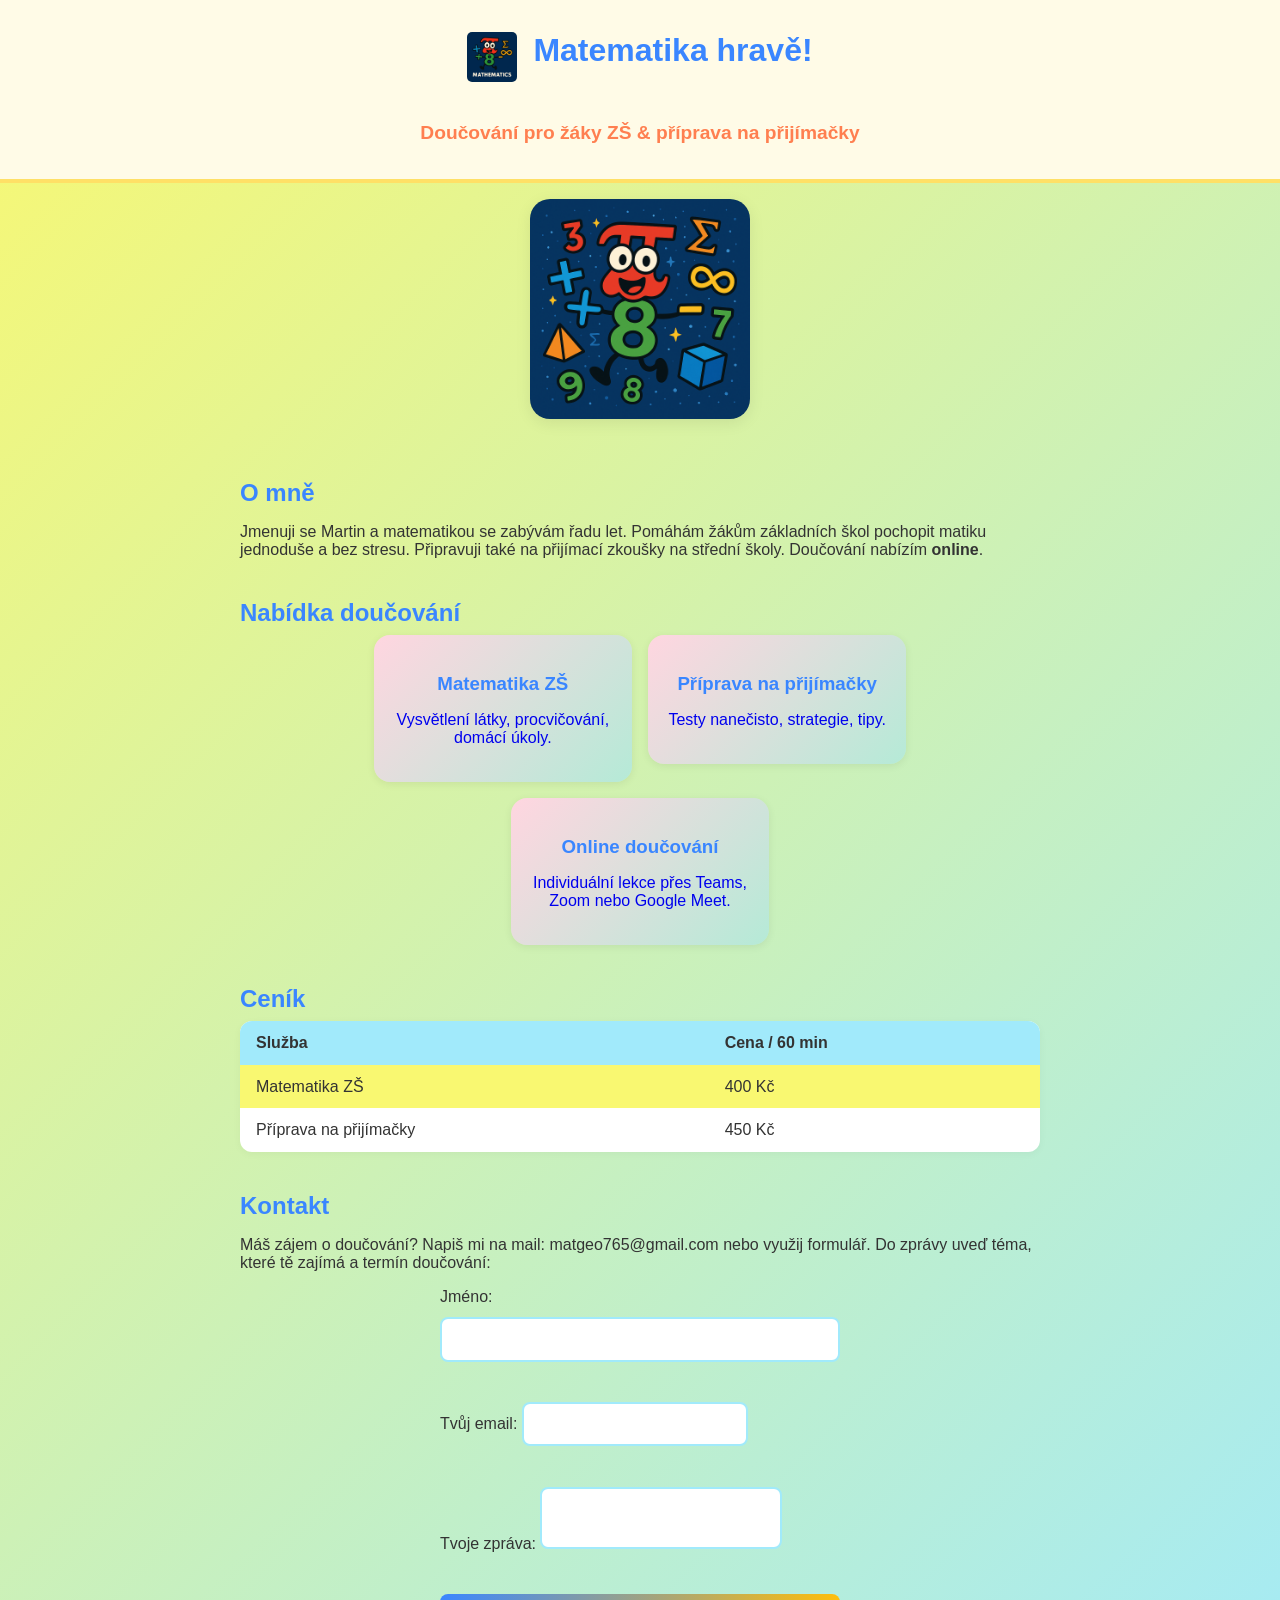
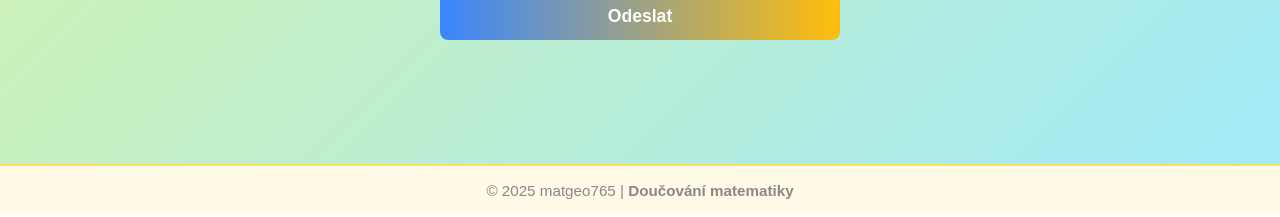
==== index.html @ a28611d5 "Add files via upload" ====
<!DOCTYPE html>
<html lang="cs">

<head>
    <meta charset="UTF-8">
    <meta name="viewport" content="width=device-width, initial-scale=1.0">
    <title>Matematika hravě – Doučování ZŠ | Martin Ševčík</title>
    <link rel="stylesheet" href="style.css">
</head>

<body>
    <header>
        
        
        <section class="hlava">
            <div class="hlava-flex">
                <img src="logo.png" alt="logo" width="100px">
                <h1><strong>Matematika</strong> hravě!</h1>
            </div>
        </section>


        <p class="slogan"><strong>Doučování pro žáky ZŠ & příprava na přijímačky</strong></p>
        </header>
    <section class="motiv">
        <img src="motiv.png" alt="motiv" width="200px">
    </section>
    <main>
        <section class="about">
            <h2>O mně</h2>
            <p>Jmenuji se Martin a matematikou se zabývám řadu let. Pomáhám žákům základních
                škol pochopit matiku jednoduše a bez stresu. Připravuji také na přijímací zkoušky na střední
                školy. Doučování nabízím <strong>online</strong>.</p>
        </section>
        <section class="offer">
            <h2>Nabídka doučování</h2>
            <div class="offer-boxes">
                <a href="doucko.png" target="_blank" style="text-decoration: none;">

                <div class="offer-box">
                    
                    <h3>Matematika ZŠ</h3>
                    <p>Vysvětlení látky, procvičování, domácí úkoly.</p>
                    
                </div>
                </a>

                <a href="prijimacky.png" target="_blank" style="text-decoration: none;">
                    
                <div class="offer-box">
                    <h3>Příprava na přijímačky</h3>
                    <p>Testy nanečisto, strategie, tipy.</p>
                </div>
                 </a>

                <a href="meet.png" target="_blank" style="text-decoration: none;">

                <div class="offer-box">
                    <h3>Online doučování</h3>
                    <p>Individuální lekce přes Teams, Zoom nebo Google Meet.</p>
                </div>

                </a>
            </div>
        </section>
        <section class="pricing">
            <h2>Ceník</h2>
            <table>
                <tr>
                    <th>Služba</th>
                    <th>Cena / 60 min</th>
                </tr>
                <tr>
                    <td>Matematika ZŠ</td>
                    <td>400 Kč</td>
                </tr>
                <tr>
                    <td>Příprava na přijímačky</td>
                    <td>450 Kč</td>
                </tr>
                
            </table>
        </section>
        <section class="contact">
            <h2>Kontakt</h2>
            <p>Máš zájem o doučování? Napiš mi na mail: matgeo765@gmail.com</a> nebo využij
                formulář. Do zprávy uveď téma, které tě zajímá a termín doučování:</p>
           
        <form id="contactForm" action="https://formspree.io/f/mzzjzwkg" method="POST" type=" text" name="name" id="name" required>
            Jméno:
            <input type="text" name="name" id="name" required>
            
            <br>
            <label for="email">Tvůj email:
                <input type="email" name="email" id="email" required>
            </label>
            <br>
            <label for="message">Tvoje zpráva:
                <textarea name="message" id="message" required></textarea>
            </label>
            <br>
            <button type="submit">Odeslat</button>
            <div id="formMsg"></div>
            <br>
            <input type="text" name="_gotcha" style="display:none">
            
        </form>

        



        </section>
    </main>
    <footer>
        &copy; 2025 matgeo765 | <strong>Doučování matematiky</strong>
    </footer>
    <script src="script.js"></script>
</body>

</html>
---- style.css ----
body {
    font-family: 'Comic Sans MS', 'Arial Rounded MT Bold', Arial, sans-serif;
    background: linear-gradient(135deg, #f9f871 0%, #a1eafb 100%);
    margin: 0;
    padding: 0;
    color: #333;
}

header {
    text-align: center;
    background: #fffbe7;
    padding: 2rem 1rem 1rem 1rem;
    border-bottom: 4px solid #ffe066;
}
.hlava-flex {
    display: flex;
    align-items: normal;
    justify-content: center;
    /* nebo space-between, pokud chceš rozestup */
    gap: 1rem;
    /* mezera mezi logem a nadpisem */
    flex-wrap: wrap;
    /* pro lepší zobrazení na mobilu */
}

.hlava-flex img {
    max-width: 50px;
    border-radius: 5px;
    height: auto;
}

.hlava-flex h1 {
    margin: 0;
    font-size: 2rem;
    color: #3a86ff;
}

.logo {
    width: 80px;
    margin-bottom: 0.5rem;
}

.slogan {
    color: #ff7f50;
    font-size: 1.2rem;
    margin-top: 0.2rem;
}

.motiv {
    display: flex;
    justify-content: center;
    margin: 1rem 0;
}

.motiv img {
    width: 220px;
    border-radius: 20px;
    box-shadow: 0 4px 16px rgba(0, 0, 0, 0.08);
}

main {
    max-width: 800px;
    margin: 0 auto;
    padding: 1.5rem;
}

section {
    margin-bottom: 2.5rem;
}

h1,
h2,
h3 {
    color: #3a86ff;
    margin-bottom: 0.5rem;
}

.offer-boxes {
    display: flex;
    gap: 1rem;
    flex-wrap: wrap;
    justify-content: center;
    
}

.offer-box {
    background: linear-gradient(135deg, #ffd6e0 0%, #b5ead7 100%);
    border-radius: 16px;
    padding: 1.2rem;
    width: 220px;
    box-shadow: 0 2px 8px rgba(0, 0, 0, 0.07);
    text-align: center;
    transition: transform 0.2s, box-shadow 0.2s;
    cursor: pointer;
   
}

.offer-box:hover {
    transform: scale(1.05) rotate(-2deg);
    box-shadow: 0 6px 24px rgba(58, 134, 255, 0.13);
    background: linear-gradient(135deg, #fff1e6 0%, #caffbf 100%);
}

table {
    width: 100%;
    border-collapse: collapse;
    background: #fff;
    border-radius: 12px;
    overflow: hidden;
    box-shadow: 0 2px 8px rgba(0, 0, 0, 0.04);
}

th,
td {
    padding: 0.8rem 1rem;
    text-align: left;
}

th {
    background: #a1eafb;
    color: #333;
}

tr:nth-child(even) {
    background: #f9f871;
}

.contact form {
    display: flex;
    flex-direction: column;
    gap: 0.7rem;
    max-width: 400px;
    margin: 0 auto;
}

input,
textarea {
    padding: 0.7rem;
    border: 2px solid #a1eafb;
    border-radius: 8px;
    font-size: 1rem;
    resize: none;
}

button {
    background: linear-gradient(90deg, #3a86ff 0%, #ffbe0b 100%);
    color: #fff;
    border: none;
    border-radius: 8px;
    padding: 0.8rem;
    font-size: 1.1rem;
    font-weight: bold;
    cursor: pointer;
    transition: background 0.2s, transform 0.2s;
}

button:hover {
    background: linear-gradient(90deg, #ffbe0b 0%, #3a86ff 100%);
    transform: scale(1.04);
}

#formMsg {
    color: #43aa8b;
    font-weight: bold;
    min-height: 1.2em;
}

footer {
    text-align: center;
    background: #fffbe7;
    padding: 1rem;
    font-size: 0.95rem;
    color: #888;
    border-top: 2px solid #ffe066;
}
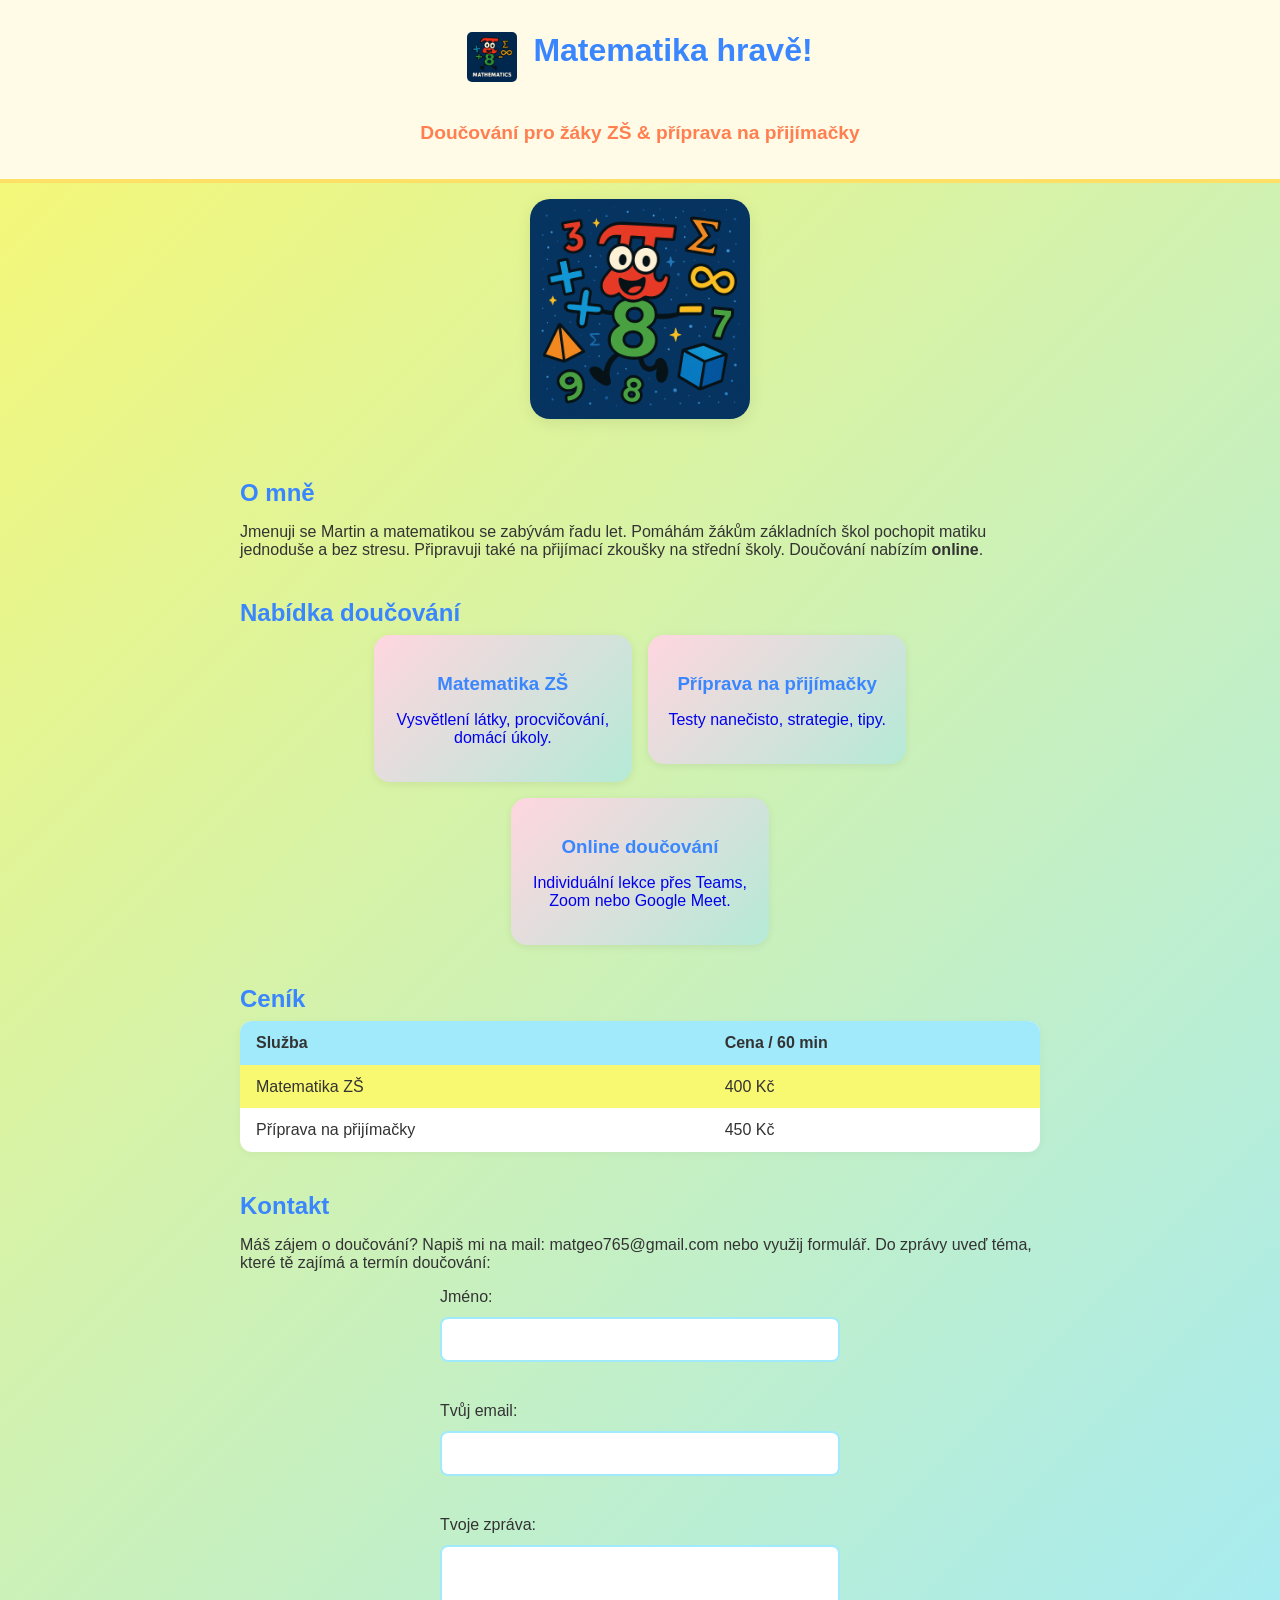
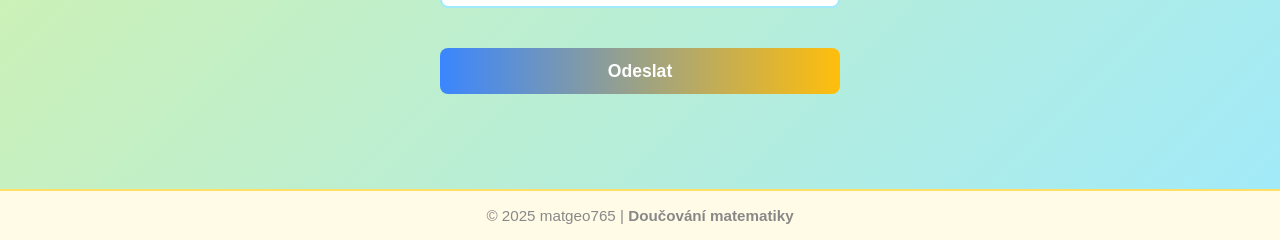
==== commit bbdc2e2b: "Add files via upload" ====
--- a/index.html
+++ b/index.html
@@ -6,24 +6,26 @@
     <meta name="viewport" content="width=device-width, initial-scale=1.0">
     <title>Matematika hravě – Doučování ZŠ | Martin Ševčík</title>
     <link rel="stylesheet" href="style.css">
+    <meta name="description"
+        content="Online doučování matematiky pro žáky ZŠ a příprava na přijímací zkoušky. Individuální přístup, bez stresu.">
 </head>
 
 <body>
     <header>
-        
-        
+
+
         <section class="hlava">
             <div class="hlava-flex">
-                <img src="logo.png" alt="logo" width="100px">
-                <h1><strong>Matematika</strong> hravě!</h1>
+                <img src="logo.png" alt="logo" width="100">
+                <h1>Matematika hravě!</h1>
             </div>
         </section>
 
 
         <p class="slogan"><strong>Doučování pro žáky ZŠ & příprava na přijímačky</strong></p>
-        </header>
+    </header>
     <section class="motiv">
-        <img src="motiv.png" alt="motiv" width="200px">
+        <img src="motiv.png" alt="motiv" width="200">
     </section>
     <main>
         <section class="about">
@@ -37,28 +39,28 @@
             <div class="offer-boxes">
                 <a href="doucko.png" target="_blank" style="text-decoration: none;">
 
-                <div class="offer-box">
-                    
-                    <h3>Matematika ZŠ</h3>
-                    <p>Vysvětlení látky, procvičování, domácí úkoly.</p>
-                    
-                </div>
+                    <div class="offer-box">
+
+                        <h3>Matematika ZŠ</h3>
+                        <p>Vysvětlení látky, procvičování, domácí úkoly.</p>
+
+                    </div>
                 </a>
 
                 <a href="prijimacky.png" target="_blank" style="text-decoration: none;">
-                    
-                <div class="offer-box">
-                    <h3>Příprava na přijímačky</h3>
-                    <p>Testy nanečisto, strategie, tipy.</p>
-                </div>
-                 </a>
+
+                    <div class="offer-box">
+                        <h3>Příprava na přijímačky</h3>
+                        <p>Testy nanečisto, strategie, tipy.</p>
+                    </div>
+                </a>
 
                 <a href="meet.png" target="_blank" style="text-decoration: none;">
 
-                <div class="offer-box">
-                    <h3>Online doučování</h3>
-                    <p>Individuální lekce přes Teams, Zoom nebo Google Meet.</p>
-                </div>
+                    <div class="offer-box">
+                        <h3>Online doučování</h3>
+                        <p>Individuální lekce přes Teams, Zoom nebo Google Meet.</p>
+                    </div>
 
                 </a>
             </div>
@@ -78,35 +80,36 @@
                     <td>Příprava na přijímačky</td>
                     <td>450 Kč</td>
                 </tr>
-                
+
             </table>
         </section>
         <section class="contact">
             <h2>Kontakt</h2>
-            <p>Máš zájem o doučování? Napiš mi na mail: matgeo765@gmail.com</a> nebo využij
+            <p>Máš zájem o doučování? Napiš mi na mail: matgeo765@gmail.com nebo využij
                 formulář. Do zprávy uveď téma, které tě zajímá a termín doučování:</p>
-           
-        <form id="contactForm" action="https://formspree.io/f/mzzjzwkg" method="POST" type=" text" name="name" id="name" required>
-            Jméno:
-            <input type="text" name="name" id="name" required>
-            
-            <br>
-            <label for="email">Tvůj email:
+
+            <form id="contactForm" action="https://formspree.io/f/mzzjzwkg" method="POST" type=" text" name="name"
+                id="name" required>
+                <label for="name">Jméno:</label>
+                <input type="text" name="name" id="name" required>
+
+                <br>
+                <label for="email">Tvůj email:</label>
                 <input type="email" name="email" id="email" required>
-            </label>
-            <br>
-            <label for="message">Tvoje zpráva:
+
+                <br>
+                <label for="message">Tvoje zpráva:</label>
                 <textarea name="message" id="message" required></textarea>
-            </label>
-            <br>
-            <button type="submit">Odeslat</button>
-            <div id="formMsg"></div>
-            <br>
-            <input type="text" name="_gotcha" style="display:none">
-            
-        </form>
 
-        
+                <br>
+                <button type="submit">Odeslat</button>
+                <div id="formMsg"></div>
+
+                <input type="text" name="_gotcha" style="display:none">
+
+            </form>
+
+
 
 
 
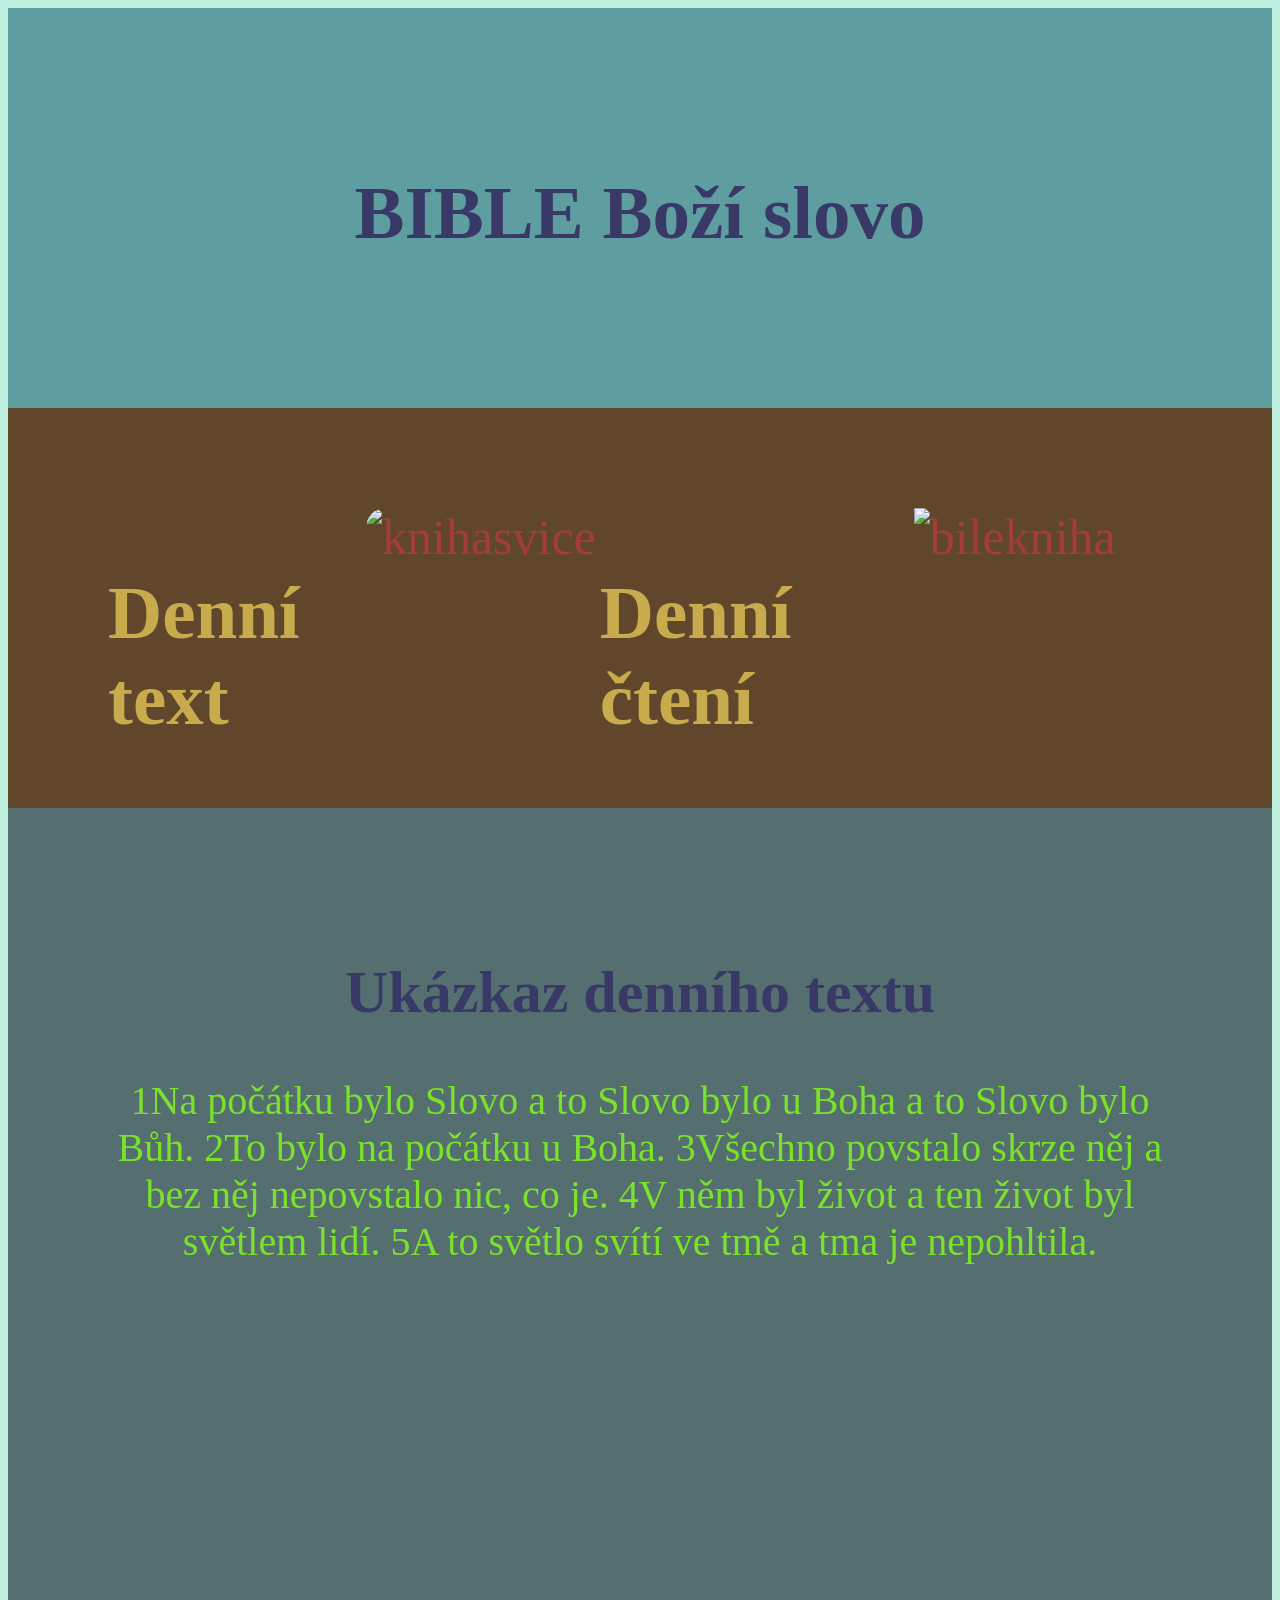
==== commit 4ba477da: "Add files via upload" ====
--- a/index.html
+++ b/index.html
@@ -1,124 +1,72 @@
 <!DOCTYPE html>
-<html lang="cs">
-
+<html lang="en">
 <head>
     <meta charset="UTF-8">
     <meta name="viewport" content="width=device-width, initial-scale=1.0">
-    <title>Matematika hravě – Doučování ZŠ | Martin Ševčík</title>
+    <title>Document</title>
     <link rel="stylesheet" href="style.css">
-    <meta name="description"
-        content="Online doučování matematiky pro žáky ZŠ a příprava na přijímací zkoušky. Individuální přístup, bez stresu.">
 </head>
-
 <body>
-    <header>
+    <!--sekce1-->
+    <section class="s1">
+        <div class="s1d1">
+            <h1>
+                BIBLE Boží slovo
+            </h1>
 
 
-        <section class="hlava">
-            <div class="hlava-flex">
-                <img src="logo.png" alt="logo" width="100">
-                <h1>Matematika hravě!</h1>
-            </div>
-        </section>
+        </div>
+    
+    </section>
 
+    <!--sekce2-->
+    <section class="s2">
+        <div class="s2d1">
+            <h1 class="deko">
+                <a href="https://www.bible.com/cs/verse-of-the-day">Denní text</a>
+               
+            </h1>
+            <img  src="img/knihasvicka.png" class="biblesvice" alt="knihasvice" width="300px">
+            
+           
+   
+            
 
-        <p class="slogan"><strong>Doučování pro žáky ZŠ & příprava na přijímačky</strong></p>
-    </header>
-    <section class="motiv">
-        <img src="motiv.png" alt="motiv" width="200">
+        </div>
+        <div class="s2d2" >
+            <h1>
+                <a href="https://www.bible21.cz/online/genesis">Denní čtení</a>
+            </h1>
+            <img src="img/biblekniha.png" alt="bilekniha" width="300px">
+           
+
+            
+
+        </div>
+       
     </section>
-    <main>
-        <section class="about">
-            <h2>O mně</h2>
-            <p>Jmenuji se Martin a matematikou se zabývám řadu let. Pomáhám žákům základních
-                škol pochopit matiku jednoduše a bez stresu. Připravuji také na přijímací zkoušky na střední
-                školy. Doučování nabízím <strong>online</strong>.</p>
-        </section>
-        <section class="offer">
-            <h2>Nabídka doučování</h2>
-            <div class="offer-boxes">
-                <a href="doucko.png" target="_blank" style="text-decoration: none;">
 
-                    <div class="offer-box">
+    <!--sekce3-->
+    <section class="s3">
+        <h2 class="dentext">
+            Ukázkaz denního textu
+        </h2>
+        <div textbox>
+            <p class="text">
+            1Na počátku bylo Slovo
+a to Slovo bylo u Boha
+a to Slovo bylo Bůh.
+2To bylo na počátku u Boha.
+3Všechno povstalo skrze něj
+a bez něj nepovstalo nic, co je.
+4V něm byl život
+a ten život byl světlem lidí.
+5A to světlo svítí ve tmě
+a tma je nepohltila.
+            </p>
+        </div>
 
-                        <h3>Matematika ZŠ</h3>
-                        <p>Vysvětlení látky, procvičování, domácí úkoly.</p>
-
-                    </div>
-                </a>
-
-                <a href="prijimacky.png" target="_blank" style="text-decoration: none;">
-
-                    <div class="offer-box">
-                        <h3>Příprava na přijímačky</h3>
-                        <p>Testy nanečisto, strategie, tipy.</p>
-                    </div>
-                </a>
-
-                <a href="meet.png" target="_blank" style="text-decoration: none;">
-
-                    <div class="offer-box">
-                        <h3>Online doučování</h3>
-                        <p>Individuální lekce přes Teams, Zoom nebo Google Meet.</p>
-                    </div>
-
-                </a>
-            </div>
-        </section>
-        <section class="pricing">
-            <h2>Ceník</h2>
-            <table>
-                <tr>
-                    <th>Služba</th>
-                    <th>Cena / 60 min</th>
-                </tr>
-                <tr>
-                    <td>Matematika ZŠ</td>
-                    <td>400 Kč</td>
-                </tr>
-                <tr>
-                    <td>Příprava na přijímačky</td>
-                    <td>450 Kč</td>
-                </tr>
-
-            </table>
-        </section>
-        <section class="contact">
-            <h2>Kontakt</h2>
-            <p>Máš zájem o doučování? Napiš mi na mail: matgeo765@gmail.com nebo využij
-                formulář. Do zprávy uveď téma, které tě zajímá a termín doučování:</p>
-
-            <form id="contactForm" action="https://formspree.io/f/mzzjzwkg" method="POST" type=" text" name="name"
-                id="name" required>
-                <label for="name">Jméno:</label>
-                <input type="text" name="name" id="name" required>
-
-                <br>
-                <label for="email">Tvůj email:</label>
-                <input type="email" name="email" id="email" required>
-
-                <br>
-                <label for="message">Tvoje zpráva:</label>
-                <textarea name="message" id="message" required></textarea>
-
-                <br>
-                <button type="submit">Odeslat</button>
-                <div id="formMsg"></div>
-
-                <input type="text" name="_gotcha" style="display:none">
-
-            </form>
-
-
-
-
-
-        </section>
-    </main>
-    <footer>
-        &copy; 2025 matgeo765 | <strong>Doučování matematiky</strong>
-    </footer>
-    <script src="script.js"></script>
+    </section>
+    
 </body>
-
 </html>
--- a/style.css
+++ b/style.css
@@ -1,175 +1,89 @@
-body {
-    font-family: 'Comic Sans MS', 'Arial Rounded MT Bold', Arial, sans-serif;
-    background: linear-gradient(135deg, #f9f871 0%, #a1eafb 100%);
-    margin: 0;
-    padding: 0;
-    color: #333;
+body{
+    background-color: rgb(188, 237, 221);
+    font-family: fantasy;
+    
 }
+/*sekce1*/
+.s1{
+    background-color: cadetblue;
+    height: 400px;
+    box-sizing: border-box;
+    text-align: center;
+    padding: 100px;
+    color: rgb(57, 57, 103);
+    font-size: 50px;
+    
 
-header {
-    text-align: center;
-    background: #fffbe7;
-    padding: 2rem 1rem 1rem 1rem;
-    border-bottom: 4px solid #ffe066;
 }
-.hlava-flex {
-    display: flex;
-    align-items: normal;
-    justify-content: center;
-    /* nebo space-between, pokud chceš rozestup */
-    gap: 1rem;
-    /* mezera mezi logem a nadpisem */
-    flex-wrap: wrap;
-    /* pro lepší zobrazení na mobilu */
-}
-
-.hlava-flex img {
-    max-width: 50px;
-    border-radius: 5px;
-    height: auto;
-}
-
-.hlava-flex h1 {
-    margin: 0;
-    font-size: 2rem;
-    color: #3a86ff;
-}
-
-.logo {
-    width: 80px;
-    margin-bottom: 0.5rem;
-}
-
-.slogan {
-    color: #ff7f50;
-    font-size: 1.2rem;
-    margin-top: 0.2rem;
-}
-
-.motiv {
-    display: flex;
-    justify-content: center;
-    margin: 1rem 0;
-}
-
-.motiv img {
-    width: 220px;
-    border-radius: 20px;
-    box-shadow: 0 4px 16px rgba(0, 0, 0, 0.08);
-}
-
-main {
-    max-width: 800px;
-    margin: 0 auto;
-    padding: 1.5rem;
-}
-
-section {
-    margin-bottom: 2.5rem;
-}
-
-h1,
-h2,
-h3 {
-    color: #3a86ff;
-    margin-bottom: 0.5rem;
-}
-
-.offer-boxes {
-    display: flex;
-    gap: 1rem;
-    flex-wrap: wrap;
-    justify-content: center;
+.s1d1{
     
 }
 
-.offer-box {
-    background: linear-gradient(135deg, #ffd6e0 0%, #b5ead7 100%);
-    border-radius: 16px;
-    padding: 1.2rem;
-    width: 220px;
-    box-shadow: 0 2px 8px rgba(0, 0, 0, 0.07);
-    text-align: center;
-    transition: transform 0.2s, box-shadow 0.2s;
-    cursor: pointer;
-   
+/*sekce2*/
+.s2{
+    background-color: rgb(96, 71, 43);
+    height: 400px;
+    display: flex;
+    justify-content: space-evenly;
+    font-size: 50px;
+    padding: 100px;
+    box-sizing: border-box;
+}
+.s2d1{
+    
+    display: flex;
+    color: rgb(164, 60, 60);
+    width: 900px;
+    justify-content: space-evenly;
+  
+    
+
+}
+a{
+    text-decoration: none;
+    color: rgb(200, 171, 76);
+}
+.biblesvice{
+    border-radius: 20px;
+}
+.s2d2{
+    
+  
+    display: flex;
+    color: rgb(164, 60, 60);
+    width: 1100px;
+    justify-content: space-evenly;
+
+}
+.bible1{
+    
+    padding-inline: 50px;
+    
+}
+.bible2{
+    padding-inline: 50px;
+    border-radius: 50px;
 }
 
-.offer-box:hover {
-    transform: scale(1.05) rotate(-2deg);
-    box-shadow: 0 6px 24px rgba(58, 134, 255, 0.13);
-    background: linear-gradient(135deg, #fff1e6 0%, #caffbf 100%);
+
+/*sekce3*/
+.s3{
+    background-color: rgb(85, 111, 112);
+    height: 1000px;
+    font-size: 40px;
+    text-align: center;
+    padding: 100px;
+    box-sizing: border-box;
+}
+.dentext{
+    color: rgb(57, 57, 103);
+
+}
+.text{
+    
+    color: rgb(122, 226, 43);
+    border-radius: 50px;
+
+  
 }
 
-table {
-    width: 100%;
-    border-collapse: collapse;
-    background: #fff;
-    border-radius: 12px;
-    overflow: hidden;
-    box-shadow: 0 2px 8px rgba(0, 0, 0, 0.04);
-}
-
-th,
-td {
-    padding: 0.8rem 1rem;
-    text-align: left;
-}
-
-th {
-    background: #a1eafb;
-    color: #333;
-}
-
-tr:nth-child(even) {
-    background: #f9f871;
-}
-
-.contact form {
-    display: flex;
-    flex-direction: column;
-    gap: 0.7rem;
-    max-width: 400px;
-    margin: 0 auto;
-}
-
-input,
-textarea {
-    padding: 0.7rem;
-    border: 2px solid #a1eafb;
-    border-radius: 8px;
-    font-size: 1rem;
-    resize: none;
-}
-
-button {
-    background: linear-gradient(90deg, #3a86ff 0%, #ffbe0b 100%);
-    color: #fff;
-    border: none;
-    border-radius: 8px;
-    padding: 0.8rem;
-    font-size: 1.1rem;
-    font-weight: bold;
-    cursor: pointer;
-    transition: background 0.2s, transform 0.2s;
-}
-
-button:hover {
-    background: linear-gradient(90deg, #ffbe0b 0%, #3a86ff 100%);
-    transform: scale(1.04);
-}
-
-#formMsg {
-    color: #43aa8b;
-    font-weight: bold;
-    min-height: 1.2em;
-}
-
-footer {
-    text-align: center;
-    background: #fffbe7;
-    padding: 1rem;
-    font-size: 0.95rem;
-    color: #888;
-    border-top: 2px solid #ffe066;
-}
